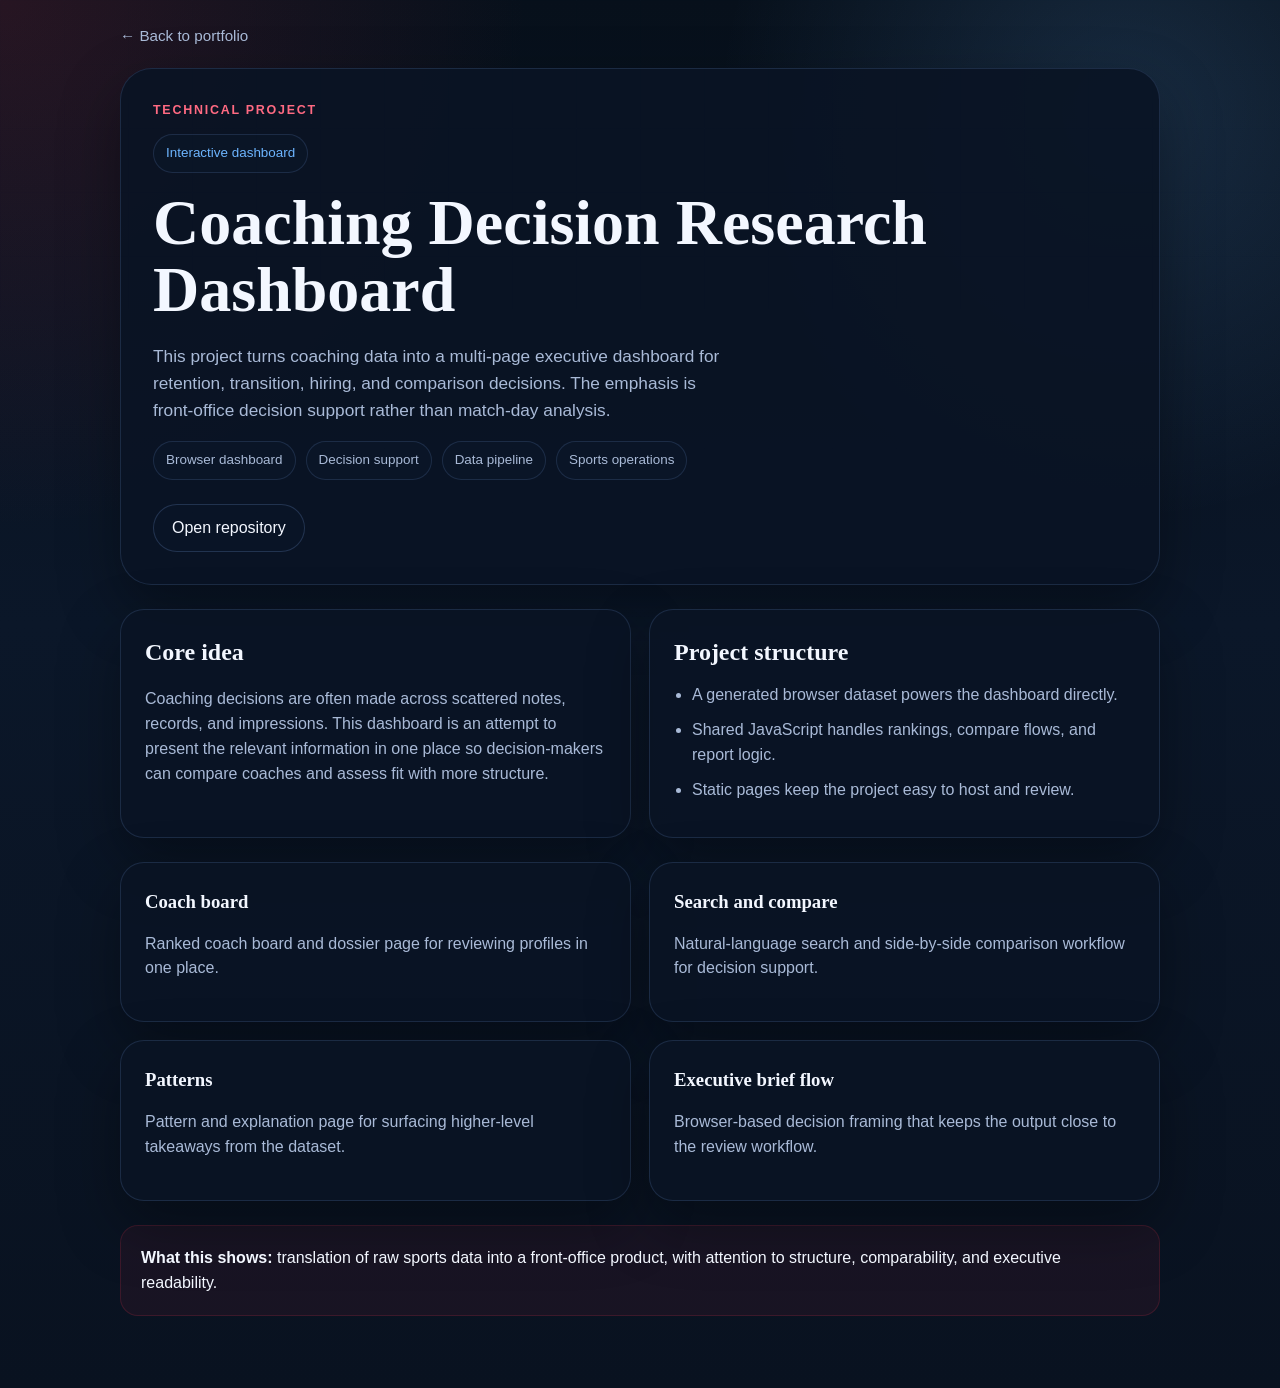
==== projects/coaching-decision-research.html @ d4207ef7 "Add public technical project pages" ====
<!doctype html>
<html lang="en">
  <head>
    <meta charset="utf-8">
    <meta name="viewport" content="width=device-width, initial-scale=1">
    <title>Coaching Decision Research Dashboard | Rohit Thakur</title>
    <meta
      name="description"
      content="Project page for the Coaching Decision Research Dashboard."
    >
    <link rel="stylesheet" href="../styles.css">
  </head>
  <body>
    <main class="subpage-shell">
      <a class="page-back" href="../index.html">← Back to portfolio</a>

      <section class="project-hero-panel">
        <p class="section-kicker">Technical Project</p>
        <span class="project-status">Interactive dashboard</span>
        <h1>Coaching Decision Research Dashboard</h1>
        <p class="hero-text">
          This project turns coaching data into a multi-page executive dashboard for retention, transition, hiring,
          and comparison decisions. The emphasis is front-office decision support rather than match-day analysis.
        </p>
        <ul class="meta-strip">
          <li>Browser dashboard</li>
          <li>Decision support</li>
          <li>Data pipeline</li>
          <li>Sports operations</li>
        </ul>
        <div class="project-actions">
          <a class="button button--ghost" href="https://github.com/rohitthakur1103-cyber/usl-coach-dashboard" target="_blank" rel="noreferrer">Open repository</a>
        </div>
      </section>

      <section class="project-grid">
        <article class="project-panel">
          <h2>Core idea</h2>
          <p>
            Coaching decisions are often made across scattered notes, records, and impressions. This dashboard is an
            attempt to present the relevant information in one place so decision-makers can compare coaches and assess
            fit with more structure.
          </p>
        </article>

        <article class="project-panel">
          <h2>Project structure</h2>
          <ul class="list-tight">
            <li>A generated browser dataset powers the dashboard directly.</li>
            <li>Shared JavaScript handles rankings, compare flows, and report logic.</li>
            <li>Static pages keep the project easy to host and review.</li>
          </ul>
        </article>
      </section>

      <section class="route-grid">
        <article class="route-card">
          <h3>Coach board</h3>
          <p>Ranked coach board and dossier page for reviewing profiles in one place.</p>
        </article>
        <article class="route-card">
          <h3>Search and compare</h3>
          <p>Natural-language search and side-by-side comparison workflow for decision support.</p>
        </article>
        <article class="route-card">
          <h3>Patterns</h3>
          <p>Pattern and explanation page for surfacing higher-level takeaways from the dataset.</p>
        </article>
        <article class="route-card">
          <h3>Executive brief flow</h3>
          <p>Browser-based decision framing that keeps the output close to the review workflow.</p>
        </article>
      </section>

      <section class="callout">
        <strong>What this shows:</strong> translation of raw sports data into a front-office product, with attention
        to structure, comparability, and executive readability.
      </section>
    </main>
  </body>
</html>
---- styles.css ----
:root {
  --bg: #071220;
  --bg-deep: #0b1b31;
  --surface: rgba(10, 20, 36, 0.92);
  --surface-strong: rgba(13, 27, 49, 0.98);
  --ink: #f3f7ff;
  --muted: #a9bad7;
  --line: rgba(114, 151, 214, 0.18);
  --accent: #cc3048;
  --accent-soft: rgba(204, 48, 72, 0.14);
  --accent-deep: #ff6a82;
  --secondary: #6db5ff;
  --secondary-soft: rgba(109, 181, 255, 0.14);
  --shadow: 0 24px 60px rgba(0, 0, 0, 0.34);
  --radius-xl: 32px;
  --radius-lg: 24px;
  --radius-md: 18px;
  --max-width: 1180px;
}

*,
*::before,
*::after {
  box-sizing: border-box;
}

html {
  scroll-behavior: smooth;
}

body {
  margin: 0;
  font-family: "Avenir Next", "Trebuchet MS", "Segoe UI", sans-serif;
  color: var(--ink);
  background:
    radial-gradient(circle at top left, rgba(204, 48, 72, 0.16), transparent 28%),
    radial-gradient(circle at 88% 8%, rgba(109, 181, 255, 0.16), transparent 24%),
    linear-gradient(180deg, #07101b 0%, #0b1729 45%, #091220 100%);
  line-height: 1.55;
}

body::before {
  content: "";
  position: fixed;
  inset: 0;
  pointer-events: none;
  background:
    linear-gradient(rgba(109, 181, 255, 0.05) 1px, transparent 1px),
    linear-gradient(90deg, rgba(109, 181, 255, 0.05) 1px, transparent 1px);
  background-size: 64px 64px;
  mask-image: linear-gradient(180deg, rgba(0, 0, 0, 0.45), transparent 85%);
  opacity: 0.28;
}

a {
  color: inherit;
  text-decoration: none;
}

button,
a.button {
  font: inherit;
}

.page-shell {
  position: relative;
  z-index: 1;
  width: min(calc(100% - 32px), var(--max-width));
  margin: 0 auto;
  padding-bottom: 72px;
}

.topbar {
  position: sticky;
  top: 12px;
  z-index: 10;
  display: flex;
  align-items: center;
  justify-content: space-between;
  gap: 24px;
  margin-top: 12px;
  padding: 14px 18px;
  background: rgba(7, 16, 29, 0.9);
  border: 1px solid var(--line);
  border-radius: 20px;
  backdrop-filter: blur(18px);
  box-shadow: 0 12px 30px rgba(0, 0, 0, 0.18);
}

.brand {
  font-family: "Iowan Old Style", "Palatino Linotype", "Book Antiqua", Georgia, serif;
  font-size: 1.05rem;
  font-weight: 700;
  letter-spacing: 0.04em;
}

.nav {
  display: flex;
  flex-wrap: wrap;
  gap: 16px;
  justify-content: flex-end;
}

.nav a {
  color: var(--muted);
  font-size: 0.95rem;
}

.nav a:hover,
.nav a:focus-visible {
  color: var(--ink);
}

.section {
  padding: 48px 0 0;
}

.hero {
  display: grid;
  grid-template-columns: 1.2fr 0.9fr;
  gap: 28px;
  align-items: stretch;
  padding-top: 56px;
}

.hero-copy,
.hero-panel,
.contact-card,
.detail-panel {
  background: var(--surface);
  border: 1px solid var(--line);
  box-shadow: var(--shadow);
}

.hero-copy {
  padding: 40px;
  border-radius: var(--radius-xl);
}

.section-kicker,
.panel-label,
.badge,
.chip,
.status-pill {
  letter-spacing: 0.14em;
  text-transform: uppercase;
}

.section-kicker {
  margin: 0 0 14px;
  font-size: 0.78rem;
  font-weight: 700;
  color: var(--accent-deep);
}

.hero h1,
.section-heading h2,
.contact-card h2,
#modal-title {
  margin: 0;
  font-family: "Iowan Old Style", "Palatino Linotype", "Book Antiqua", Georgia, serif;
  line-height: 1.04;
  font-weight: 700;
}

.hero h1 {
  max-width: 14ch;
  font-size: clamp(2.7rem, 5.4vw, 4.9rem);
}

.hero-text,
.section-heading p,
.contact-card p,
.panel-note,
.detail-panel p {
  color: var(--muted);
}

.hero-text {
  max-width: 60ch;
  margin: 20px 0 0;
  font-size: 1.08rem;
}

.hero-actions,
.contact-actions,
.card-actions {
  display: flex;
  flex-wrap: wrap;
  gap: 12px;
}

.hero-actions {
  margin-top: 28px;
}

.button {
  display: inline-flex;
  align-items: center;
  justify-content: center;
  min-height: 48px;
  padding: 0 18px;
  border-radius: 999px;
  border: 1px solid transparent;
  transition: transform 180ms ease, background-color 180ms ease, border-color 180ms ease;
}

.button:hover,
.button:focus-visible,
.card-button:hover,
.card-button:focus-visible,
.modal-close:hover,
.modal-close:focus-visible {
  transform: translateY(-1px);
}

.button--primary {
  background: linear-gradient(135deg, #13488f, #0f3568);
  color: #f8fbff;
  border-color: rgba(109, 181, 255, 0.22);
  box-shadow:
    inset 0 0 0 1px rgba(255, 255, 255, 0.06),
    0 10px 24px rgba(8, 33, 74, 0.32);
}

.button--ghost {
  border-color: rgba(114, 151, 214, 0.24);
  background: rgba(11, 22, 40, 0.72);
}

.hero-tags {
  display: flex;
  flex-wrap: wrap;
  gap: 10px;
  margin: 26px 0 0;
  padding: 0;
  list-style: none;
}

.hero-tags li,
.chip {
  padding: 9px 12px;
  border-radius: 999px;
  background: rgba(11, 22, 40, 0.78);
  border: 1px solid var(--line);
  color: var(--muted);
  font-size: 0.82rem;
}

.hero-panel {
  display: flex;
  flex-direction: column;
  gap: 20px;
  padding: 28px;
  border-radius: var(--radius-xl);
}

.panel-label {
  color: var(--secondary);
  font-size: 0.74rem;
  font-weight: 700;
}

.metric-grid {
  display: grid;
  grid-template-columns: repeat(2, minmax(0, 1fr));
  gap: 14px;
}

.metric-card {
  padding: 18px;
  border-radius: var(--radius-md);
  background:
    linear-gradient(145deg, rgba(15, 29, 52, 0.95), rgba(11, 22, 40, 0.92));
  border: 1px solid var(--line);
}

.metric-value {
  display: block;
  font-family: "Iowan Old Style", "Palatino Linotype", "Book Antiqua", Georgia, serif;
  font-size: 2.2rem;
  line-height: 1;
}

.metric-label {
  display: block;
  margin-top: 8px;
  color: var(--muted);
  font-size: 0.9rem;
}

.section-heading {
  max-width: 58rem;
  margin-bottom: 24px;
}

.section-heading h2 {
  font-size: clamp(2rem, 4vw, 3.4rem);
}

.section-heading p {
  max-width: 60ch;
  margin: 16px 0 0;
}

.card-grid {
  display: grid;
  gap: 18px;
}

.featured-grid {
  grid-template-columns: repeat(2, minmax(0, 1fr));
}

.compact-grid,
.experience-grid,
.skills-grid {
  grid-template-columns: repeat(3, minmax(0, 1fr));
}

.case-card,
.mini-card,
.experience-card,
.skill-card {
  position: relative;
  overflow: hidden;
  padding: 24px;
  border-radius: var(--radius-lg);
  border: 1px solid var(--line);
  background: var(--surface-strong);
  box-shadow: 0 16px 36px rgba(0, 0, 0, 0.22);
}

.case-card::before,
.mini-card::before,
.experience-card::before,
.skill-card::before,
.contact-card::before {
  content: "";
  position: absolute;
  inset: 0 0 auto 0;
  width: 100%;
  height: 3px;
  border-radius: 0;
  transform: none;
  background: linear-gradient(90deg, rgba(204, 48, 72, 0.92), rgba(109, 181, 255, 0.92), transparent 74%);
  pointer-events: none;
}

.case-card:nth-child(2n)::before,
.mini-card:nth-child(2n)::before,
.experience-card:nth-child(2n)::before,
.skill-card:nth-child(2n)::before {
  background: linear-gradient(90deg, rgba(109, 181, 255, 0.92), rgba(204, 48, 72, 0.92), transparent 74%);
}

.card-topline,
.skill-topline {
  display: flex;
  align-items: center;
  justify-content: space-between;
  gap: 12px;
  margin-bottom: 18px;
}

.badge,
.status-pill {
  font-size: 0.7rem;
  font-weight: 700;
}

.badge {
  color: var(--accent-deep);
}

.status-pill {
  padding: 7px 10px;
  border-radius: 999px;
  background: var(--accent-soft);
  color: var(--accent-deep);
}

.status-pill.status-secondary {
  background: var(--secondary-soft);
  color: var(--secondary);
}

.case-card h3,
.mini-card h3,
.experience-card h3,
.skill-card h3 {
  margin: 0;
  font-family: "Iowan Old Style", "Palatino Linotype", "Book Antiqua", Georgia, serif;
  font-size: 1.55rem;
  line-height: 1.12;
}

.case-summary,
.mini-card p,
.experience-field,
.skill-card p {
  color: var(--muted);
}

.project-note {
  margin: 16px 0 0;
  font-size: 0.9rem;
  color: var(--muted);
}

.case-summary {
  margin: 16px 0 20px;
}

.project-metrics {
  display: flex;
  flex-wrap: wrap;
  gap: 10px;
  margin: 0 0 22px;
  padding: 0;
  list-style: none;
}

.project-metrics li {
  padding: 8px 11px;
  border-radius: 999px;
  background: rgba(109, 181, 255, 0.12);
  color: var(--secondary);
  font-size: 0.82rem;
}

.card-button,
.modal-close {
  border: 1px solid rgba(114, 151, 214, 0.22);
  background: rgba(11, 22, 40, 0.92);
  color: var(--ink);
}

.card-button {
  min-height: 44px;
  padding: 0 16px;
  border-radius: 999px;
  cursor: pointer;
}

.mini-list,
.detail-list {
  margin: 14px 0 0;
  padding-left: 18px;
  color: var(--muted);
}

.mini-list li,
.detail-list li {
  margin-bottom: 8px;
}

.experience-card h3 {
  margin-bottom: 8px;
}

.experience-meta {
  display: inline-flex;
  margin-bottom: 16px;
  padding: 8px 10px;
  border-radius: 999px;
  background: rgba(109, 181, 255, 0.12);
  color: var(--secondary);
  font-size: 0.78rem;
  letter-spacing: 0.08em;
  text-transform: uppercase;
}

.experience-field {
  margin: 0 0 14px;
  font-size: 0.96rem;
}

.experience-field strong {
  color: var(--ink);
}

.skills-grid {
  display: grid;
  gap: 18px;
}

.skill-card p {
  margin: 14px 0 18px;
}

.skill-chips {
  display: flex;
  flex-wrap: wrap;
  gap: 10px;
}

.contact-section {
  padding-bottom: 8px;
}

.contact-card {
  position: relative;
  overflow: hidden;
  padding: 32px;
  border-radius: var(--radius-xl);
}

.contact-actions {
  margin-top: 26px;
}

.subpage-shell {
  width: min(calc(100% - 32px), 1040px);
  margin: 0 auto;
  padding: 24px 0 72px;
}

.page-back {
  display: inline-flex;
  align-items: center;
  gap: 8px;
  margin-bottom: 20px;
  color: var(--muted);
  font-size: 0.95rem;
}

.project-hero-panel,
.project-panel,
.route-card,
.sample-card {
  background: var(--surface);
  border: 1px solid var(--line);
  box-shadow: var(--shadow);
}

.project-hero-panel {
  padding: 32px;
  border-radius: var(--radius-xl);
}

.project-hero-panel h1 {
  margin: 0;
  font-family: "Iowan Old Style", "Palatino Linotype", "Book Antiqua", Georgia, serif;
  font-size: clamp(2.4rem, 5vw, 4.2rem);
  line-height: 1.05;
}

.meta-strip {
  display: flex;
  flex-wrap: wrap;
  gap: 10px;
  margin: 18px 0 0;
  padding: 0;
  list-style: none;
}

.meta-strip li,
.project-status {
  padding: 8px 12px;
  border-radius: 999px;
  border: 1px solid var(--line);
  background: rgba(11, 22, 40, 0.78);
  color: var(--muted);
  font-size: 0.84rem;
}

.project-status {
  display: inline-flex;
  margin-bottom: 16px;
  color: var(--secondary);
}

.project-actions {
  display: flex;
  flex-wrap: wrap;
  gap: 12px;
  margin-top: 24px;
}

.project-grid,
.route-grid,
.sample-grid {
  display: grid;
  gap: 18px;
  margin-top: 24px;
}

.project-grid {
  grid-template-columns: repeat(2, minmax(0, 1fr));
}

.route-grid,
.sample-grid {
  grid-template-columns: repeat(2, minmax(0, 1fr));
}

.project-panel,
.route-card,
.sample-card {
  padding: 24px;
  border-radius: var(--radius-lg);
}

.project-panel h2,
.route-card h3,
.sample-card h3 {
  margin: 0 0 12px;
  font-family: "Iowan Old Style", "Palatino Linotype", "Book Antiqua", Georgia, serif;
}

.project-panel p,
.project-panel li,
.route-card p,
.sample-card p {
  color: var(--muted);
}

.list-tight {
  margin: 0;
  padding-left: 18px;
}

.list-tight li {
  margin-bottom: 10px;
}

.callout {
  margin-top: 24px;
  padding: 20px;
  border-radius: var(--radius-md);
  border: 1px solid rgba(204, 48, 72, 0.2);
  background: rgba(204, 48, 72, 0.08);
}

.text-sample {
  margin: 0;
  padding: 16px;
  border-radius: var(--radius-md);
  border: 1px solid var(--line);
  background: rgba(8, 17, 31, 0.9);
  color: #d9e6fb;
  white-space: pre-wrap;
  font: 0.92rem/1.55 "SFMono-Regular", Consolas, "Liberation Mono", Menlo, monospace;
}

.modal[hidden] {
  display: none;
}

.modal {
  position: fixed;
  inset: 0;
  z-index: 20;
}

.modal-backdrop {
  position: absolute;
  inset: 0;
  background: rgba(3, 8, 16, 0.7);
  backdrop-filter: blur(8px);
}

.detail-panel {
  position: relative;
  z-index: 1;
  width: min(calc(100% - 24px), 820px);
  max-height: calc(100vh - 32px);
  margin: 16px auto;
  padding: 26px;
  overflow: auto;
  border-radius: 28px;
  background: #0c172b;
}

.modal-close {
  position: sticky;
  top: 0;
  float: right;
  min-height: 40px;
  padding: 0 14px;
  border-radius: 999px;
  cursor: pointer;
}

.detail-header {
  clear: both;
  padding-top: 8px;
}

.detail-header p {
  margin: 10px 0 0;
}

.detail-grid {
  display: grid;
  grid-template-columns: repeat(2, minmax(0, 1fr));
  gap: 18px;
  margin-top: 24px;
}

.detail-block {
  padding: 18px;
  border-radius: var(--radius-md);
  border: 1px solid var(--line);
  background: rgba(11, 22, 40, 0.82);
  }

.detail-block h3 {
  margin: 0 0 12px;
  font-size: 1.02rem;
  letter-spacing: 0.08em;
  text-transform: uppercase;
}

.detail-footer {
  margin-top: 24px;
}

.reveal {
  opacity: 0;
  transform: translateY(28px);
  transition:
    opacity 720ms ease,
    transform 720ms ease;
  transition-delay: var(--delay, 0ms);
}

.reveal.is-visible {
  opacity: 1;
  transform: translateY(0);
}

body.modal-open {
  overflow: hidden;
}

@media (max-width: 980px) {
  .hero,
  .featured-grid,
  .compact-grid,
  .experience-grid,
  .skills-grid,
  .detail-grid,
  .project-grid,
  .route-grid,
  .sample-grid {
    grid-template-columns: 1fr;
  }

  .hero h1 {
    max-width: 14ch;
  }
}

@media (max-width: 720px) {
  .page-shell {
    width: min(calc(100% - 20px), var(--max-width));
  }

  .topbar {
    border-radius: 18px;
    padding: 14px;
  }

  .nav {
    gap: 10px 14px;
  }

  .nav a {
    font-size: 0.88rem;
  }

  .hero {
    padding-top: 30px;
  }

  .hero-copy,
  .hero-panel,
  .case-card,
  .mini-card,
  .experience-card,
  .skill-card,
  .contact-card,
  .detail-panel {
    padding: 22px;
  }

  .hero h1 {
    max-width: none;
    font-size: clamp(2.5rem, 12vw, 4rem);
  }

  .metric-grid {
    grid-template-columns: 1fr 1fr;
  }

  .detail-panel {
    width: min(calc(100% - 16px), 820px);
    margin: 8px auto;
    max-height: calc(100vh - 16px);
  }
}

@media (max-width: 560px) {
  .metric-grid {
    grid-template-columns: 1fr;
  }

  .topbar {
    align-items: flex-start;
    flex-direction: column;
  }
}
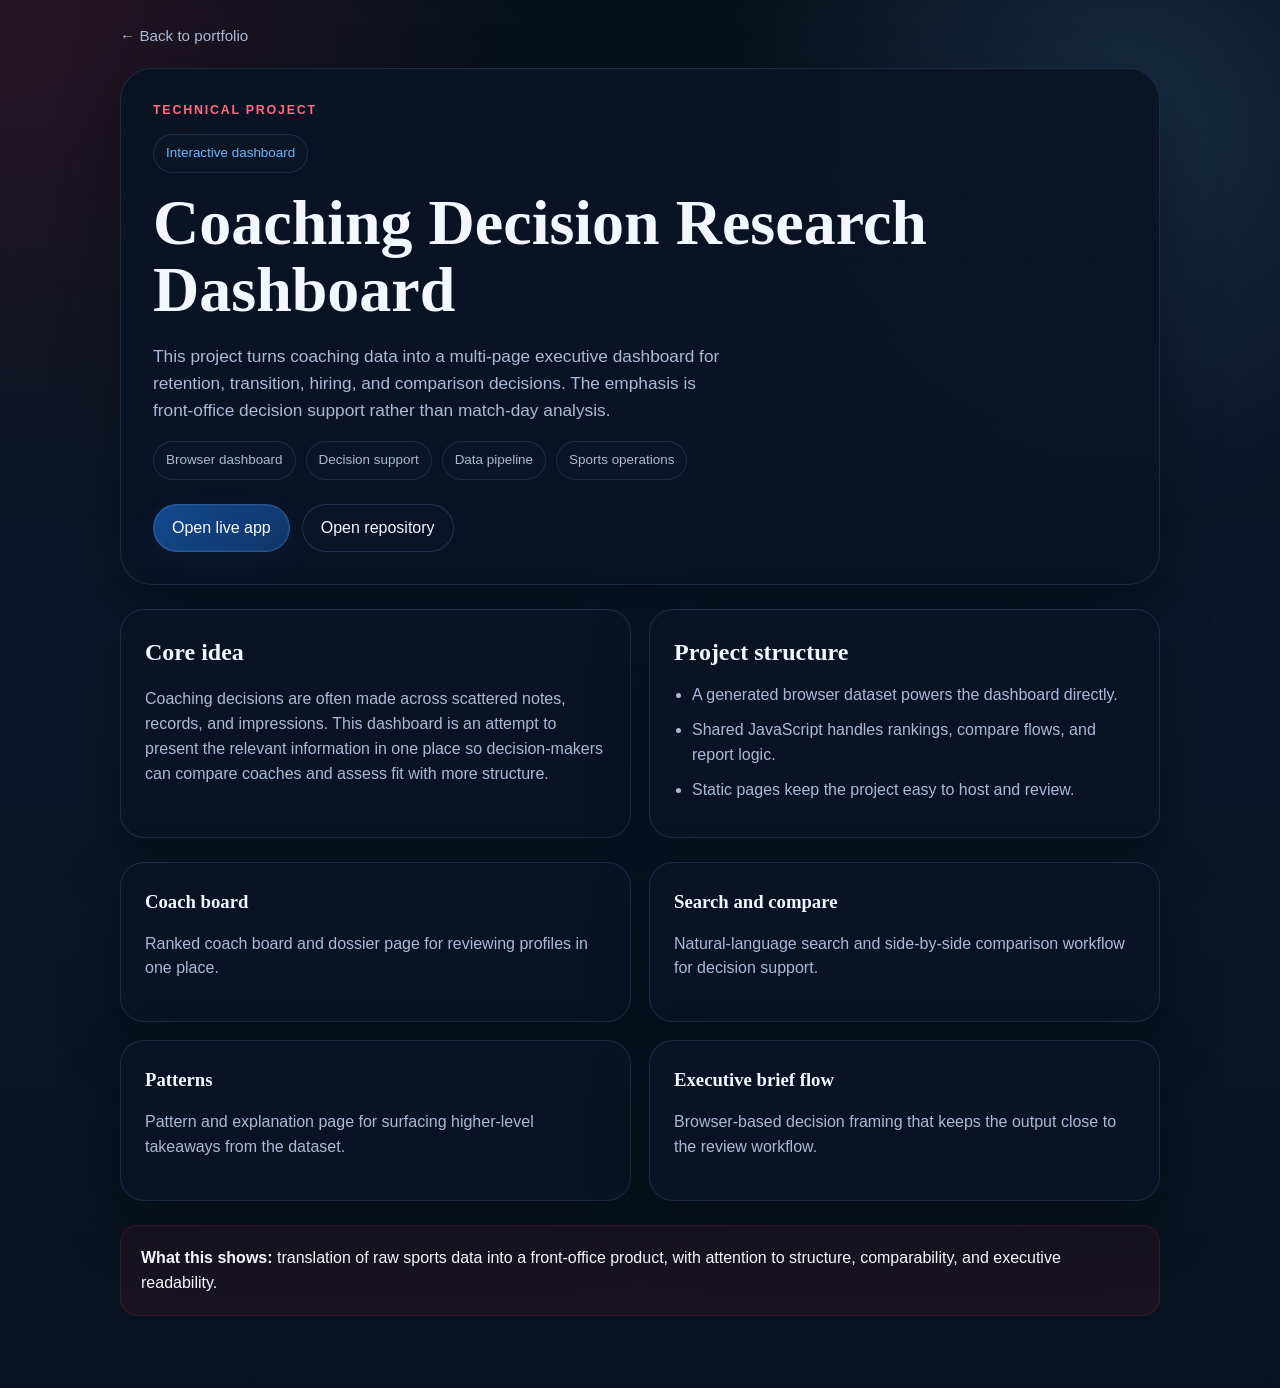
==== commit 7ac61fb0: "Refine public project links" ====
--- a/projects/coaching-decision-research.html
+++ b/projects/coaching-decision-research.html
@@ -29,6 +29,7 @@
           <li>Sports operations</li>
         </ul>
         <div class="project-actions">
+          <a class="button button--primary" href="https://rohitthakur1103-cyber.github.io/usl-coach-dashboard/" target="_blank" rel="noreferrer">Open live app</a>
           <a class="button button--ghost" href="https://github.com/rohitthakur1103-cyber/usl-coach-dashboard" target="_blank" rel="noreferrer">Open repository</a>
         </div>
       </section>
